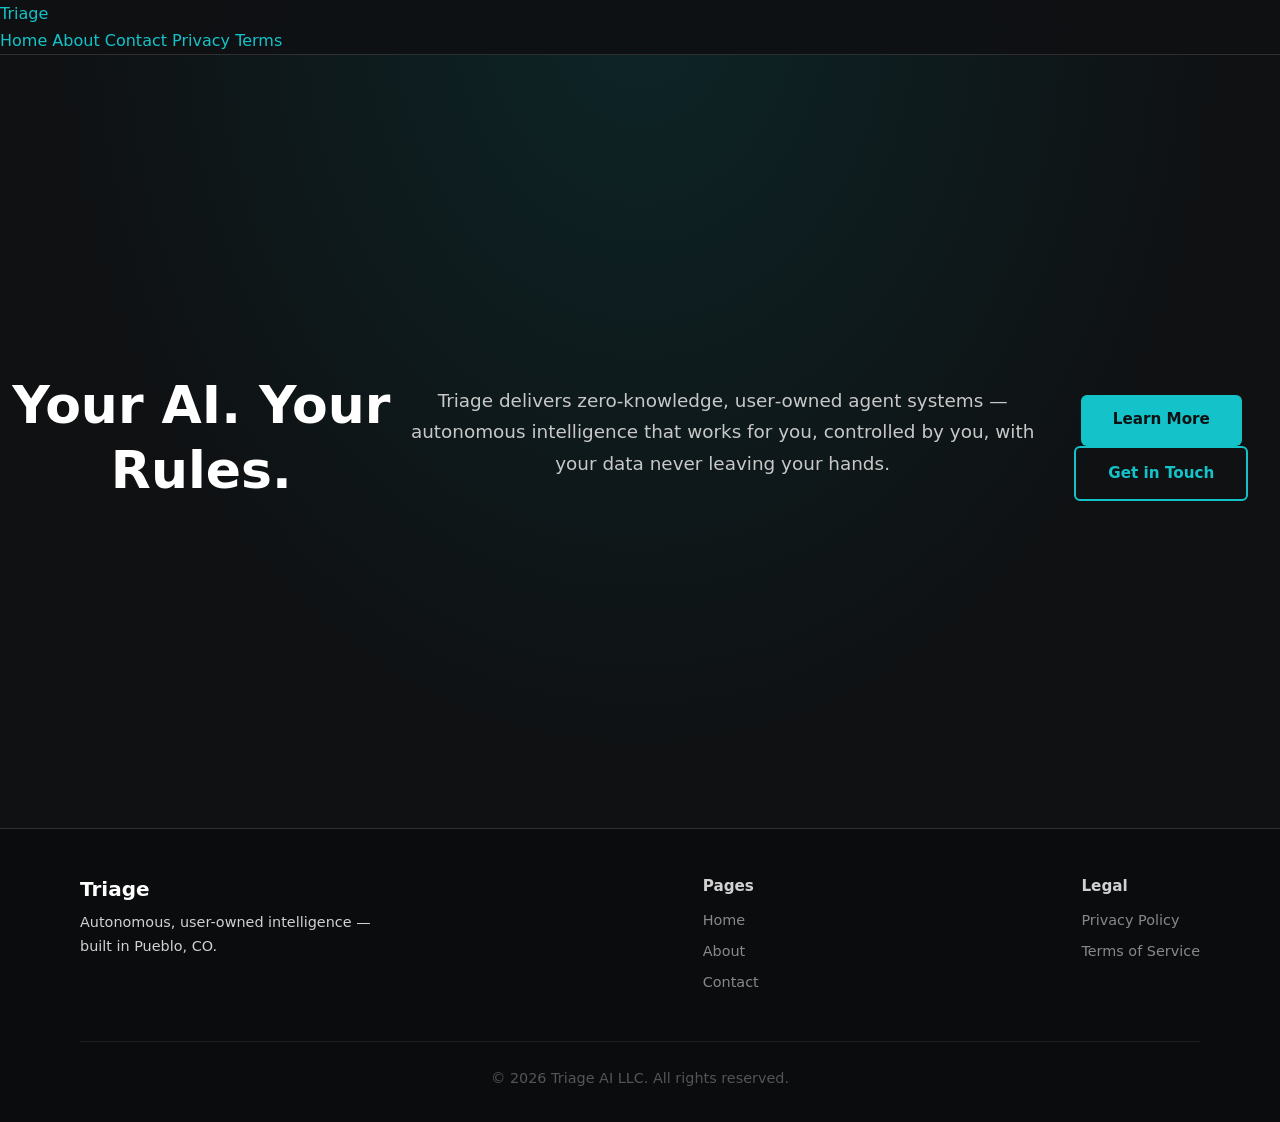
==== index.html @ d88500f9 "Update index.html" ====
<!DOCTYPE html>
<html lang="en">
<head>
    <meta charset="UTF-8" />
    <meta name="viewport" content="width=device-width, initial-scale=1.0" />
    <title>Triage</title>
    <link rel="stylesheet" href="styles.css" />
</head>

<body>
    <header class="navbar">
        <a href="/" class="logo">Triage</a>
        <nav class="nav-links">
            <a href="/">Home</a>
            <a href="/about.html">About</a>
            <a href="/contact.html">Contact</a>
            <a href="/privacy.html">Privacy</a>
            <a href="/terms.html">Terms</a>
        </nav>
    </header>

    <section class="hero">
        <h1>Your AI. Your Rules.</h1>
        <p>
            Triage delivers zero‑knowledge, user‑owned agent systems — autonomous intelligence that works for you, controlled by you, with your data never leaving your hands.
        </p>
    <div class="hero-buttons">
    <a href="about.html" class="btn btn--primary">Learn More</a>
    <a href="contact.html" class="btn btn--outline">Get in Touch</a>
</div>
    </div>
    </section>
<footer class="footer">
    <div class="container">
        <div class="footer__inner">
            <div class="footer__brand">
                <h3>Triage</h3>
                <p>Autonomous, user-owned intelligence — built in Pueblo, CO.</p>
            </div>
            <div class="footer__nav">
                <h4>Pages</h4>
                <ul>
                    <li><a href="index.html">Home</a></li>
                    <li><a href="about.html">About</a></li>
                    <li><a href="contact.html">Contact</a></li>
                </ul>
            </div>
            <div class="footer__nav">
                <h4>Legal</h4>
                <ul>
                    <li><a href="privacy.html">Privacy Policy</a></li>
                    <li><a href="terms.html">Terms of Service</a></li>
                </ul>
            </div>
        </div>
        <div class="footer__bottom">
            &copy; 2026 Triage AI LLC. All rights reserved.
        </div>
    </div>
</footer>

<script>
    document.getElementById('navToggle').addEventListener('click', () => {
        document.getElementById('navLinks').classList.toggle('open');
    });
</script>

</body>
</html>
---- styles.css ----
/* ============================================================
    Triage AI — Global Stylesheet
    Colors: #0F1113  background
              #0A3D3F  primary teal
              #14C3C9  accent turquoise
              #2F2F2F  smoke grey
              #FFFFFF  text
    ============================================================ */

/* --- Reset & Base --- */
*, *::before, *::after { margin: 0; padding: 0; box-sizing: border-box; }

html { scroll-behavior: smooth; scroll-padding-top: 72px; }

body {
  font-family: 'Inter', 'Segoe UI', system-ui, -apple-system, sans-serif;
  background: #0F1113;
  color: #FFFFFF;
  line-height: 1.7;
  -webkit-font-smoothing: antialiased;
}

a { color: #14C3C9; text-decoration: none; transition: color .2s; }
a:hover { color: #FFFFFF; }

img { max-width: 100%; display: block; }

/* --- Typography --- */
h1, h2, h3, h4 { font-weight: 700; line-height: 1.25; }
h1 { font-size: clamp(2rem, 5vw, 3.25rem); }
h2 { font-size: clamp(1.5rem, 3.5vw, 2.25rem); margin-bottom: .75rem; }
h3 { font-size: 1.25rem; margin-bottom: .5rem; }
p  { margin-bottom: 1rem; color: #d1d1d1; }

/* --- Layout Utilities --- */
.container { width: 90%; max-width: 1120px; margin: 0 auto; }
.section   { padding: 5rem 0; }
.section--alt { background: #161819; }
.text-center { text-align: center; }

/* --- Navbar --- */
.navbar {
  position: fixed; top: 0; left: 0; width: 100%;
  background: rgba(15, 17, 19, .92);
  backdrop-filter: blur(12px);
  -webkit-backdrop-filter: blur(12px);
  border-bottom: 1px solid #2F2F2F;
  z-index: 1000;
}
.navbar .container {
  display: flex; align-items: center; justify-content: space-between;
  height: 68px;
}
.navbar__brand {
  font-size: 1.35rem; font-weight: 800; color: #FFFFFF;
  display: flex; align-items: center; gap: .5rem;
}
.navbar__brand span { color: #14C3C9; }

.navbar__links { display: flex; gap: 2rem; list-style: none; }
.navbar__links a {
  color: #d1d1d1; font-size: .95rem; font-weight: 500;
  position: relative; padding: .25rem 0;
}
.navbar__links a::after {
  content: ''; position: absolute; bottom: -2px; left: 0;
  width: 0; height: 2px; background: #14C3C9;
  transition: width .25s ease;
}
.navbar__links a:hover { color: #FFFFFF; }
.navbar__links a:hover::after,
.navbar__links a.active::after { width: 100%; }
.navbar__links a.active { color: #14C3C9; }

/* Hamburger */
.navbar__toggle {
  display: none; background: none; border: none; cursor: pointer;
  flex-direction: column; gap: 5px; padding: 4px;
}
.navbar__toggle span {
  display: block; width: 26px; height: 2px; background: #FFFFFF;
  border-radius: 2px; transition: .3s;
}

/* --- Hero --- */
.hero {
  min-height: 92vh; display: flex; align-items: center;
  text-align: center; padding-top: 68px;
  background:
     radial-gradient(ellipse at 50% 0%, rgba(10,61,63,.45) 0%, transparent 65%),
     #0F1113;
}
.hero h1 { margin-bottom: 1.25rem; }
.hero h1 span { color: #14C3C9; }
.hero p  { font-size: 1.15rem; max-width: 640px; margin: 0 auto 2rem; color: #c8c8c8; }

/* --- Buttons --- */
.btn {
  display: inline-block; padding: .8rem 2rem; border-radius: 6px;
  font-weight: 600; font-size: .95rem; transition: .25s; cursor: pointer;
  border: none;
}
.btn--primary { background: #14C3C9; color: #0F1113; }
.btn--primary:hover { background: #11a8ae; color: #0F1113; }
.btn--outline {
  background: transparent; color: #14C3C9;
  border: 2px solid #14C3C9;
}
.btn--outline:hover { background: #14C3C9; color: #0F1113; }

/* --- Cards / Feature Grid --- */
.grid { display: grid; gap: 2rem; }
.grid--3 { grid-template-columns: repeat(auto-fit, minmax(280px, 1fr)); }
.grid--2 { grid-template-columns: repeat(auto-fit, minmax(340px, 1fr)); }

.card {
  background: #1a1c1e;
  border: 1px solid #2F2F2F;
  border-radius: 10px;
  padding: 2rem;
  transition: transform .25s, border-color .25s;
}
.card:hover { transform: translateY(-4px); border-color: #14C3C9; }
.card__icon {
  font-size: 2rem; margin-bottom: 1rem; display: inline-block;
}

/* --- Contact Form --- */
.form-group { margin-bottom: 1.25rem; }
.form-group label {
  display: block; font-weight: 600; margin-bottom: .4rem;
  font-size: .9rem; color: #d1d1d1;
}
.form-group input,
.form-group textarea,
.form-group select {
  width: 100%; padding: .75rem 1rem;
  background: #1a1c1e; color: #FFFFFF;
  border: 1px solid #2F2F2F; border-radius: 6px;
  font-family: inherit; font-size: .95rem;
  transition: border-color .2s;
}
.form-group input:focus,
.form-group textarea:focus,
.form-group select:focus {
  outline: none; border-color: #14C3C9;
}
.form-group textarea { resize: vertical; min-height: 140px; }

/* --- Legal Pages --- */
.legal { padding-top: calc(68px + 3rem); padding-bottom: 4rem; }
.legal h1 { margin-bottom: .5rem; }
.legal .updated { color: #888; font-size: .9rem; margin-bottom: 2.5rem; }
.legal h2 { font-size: 1.35rem; margin-top: 2.5rem; color: #14C3C9; }
.legal p, .legal li { color: #c8c8c8; }
.legal ul { padding-left: 1.5rem; margin-bottom: 1rem; }
.legal li { margin-bottom: .4rem; }

/* --- About Page --- */
.about-hero {
  padding-top: calc(68px + 4rem); padding-bottom: 3rem;
  text-align: center;
  background:
     radial-gradient(ellipse at 50% 20%, rgba(10,61,63,.35) 0%, transparent 60%),
     #0F1113;
}
.about-hero p { max-width: 660px; margin: 0 auto; }

.values-grid { margin-top: 1rem; }

/* --- Footer --- */
.footer {
  background: #0b0c0e;
  border-top: 1px solid #2F2F2F;
  padding: 3rem 0 2rem;
  font-size: .9rem; color: #888;
}
.footer__inner {
  display: flex; flex-wrap: wrap;
  justify-content: space-between; align-items: flex-start;
  gap: 2rem;
}
.footer__brand { max-width: 300px; }
.footer__brand h3 { color: #FFFFFF; margin-bottom: .5rem; }
.footer__brand h3 span { color: #14C3C9; }
.footer__nav h4 { color: #d1d1d1; margin-bottom: .75rem; font-size: .95rem; }
.footer__nav ul { list-style: none; }
.footer__nav li { margin-bottom: .4rem; }
.footer__nav a { color: #888; }
.footer__nav a:hover { color: #14C3C9; }
.footer__bottom {
  text-align: center; margin-top: 2.5rem;
  padding-top: 1.5rem; border-top: 1px solid #1e1e1e;
  color: #555;
}

/* --- Responsive --- */
@media (max-width: 768px) {
  .navbar__links {
     position: fixed; top: 68px; left: 0; width: 100%;
     flex-direction: column; align-items: center;
     background: rgba(15,17,19,.97);
     padding: 2rem 0; gap: 1.5rem;
     transform: translateY(-120%);
     transition: transform .35s ease;
  }
  .navbar__links.open { transform: translateY(0); }
  .navbar__toggle { display: flex; }

  .hero { min-height: 80vh; }
  .footer__inner { flex-direction: column; align-items: center; text-align: center; }
}
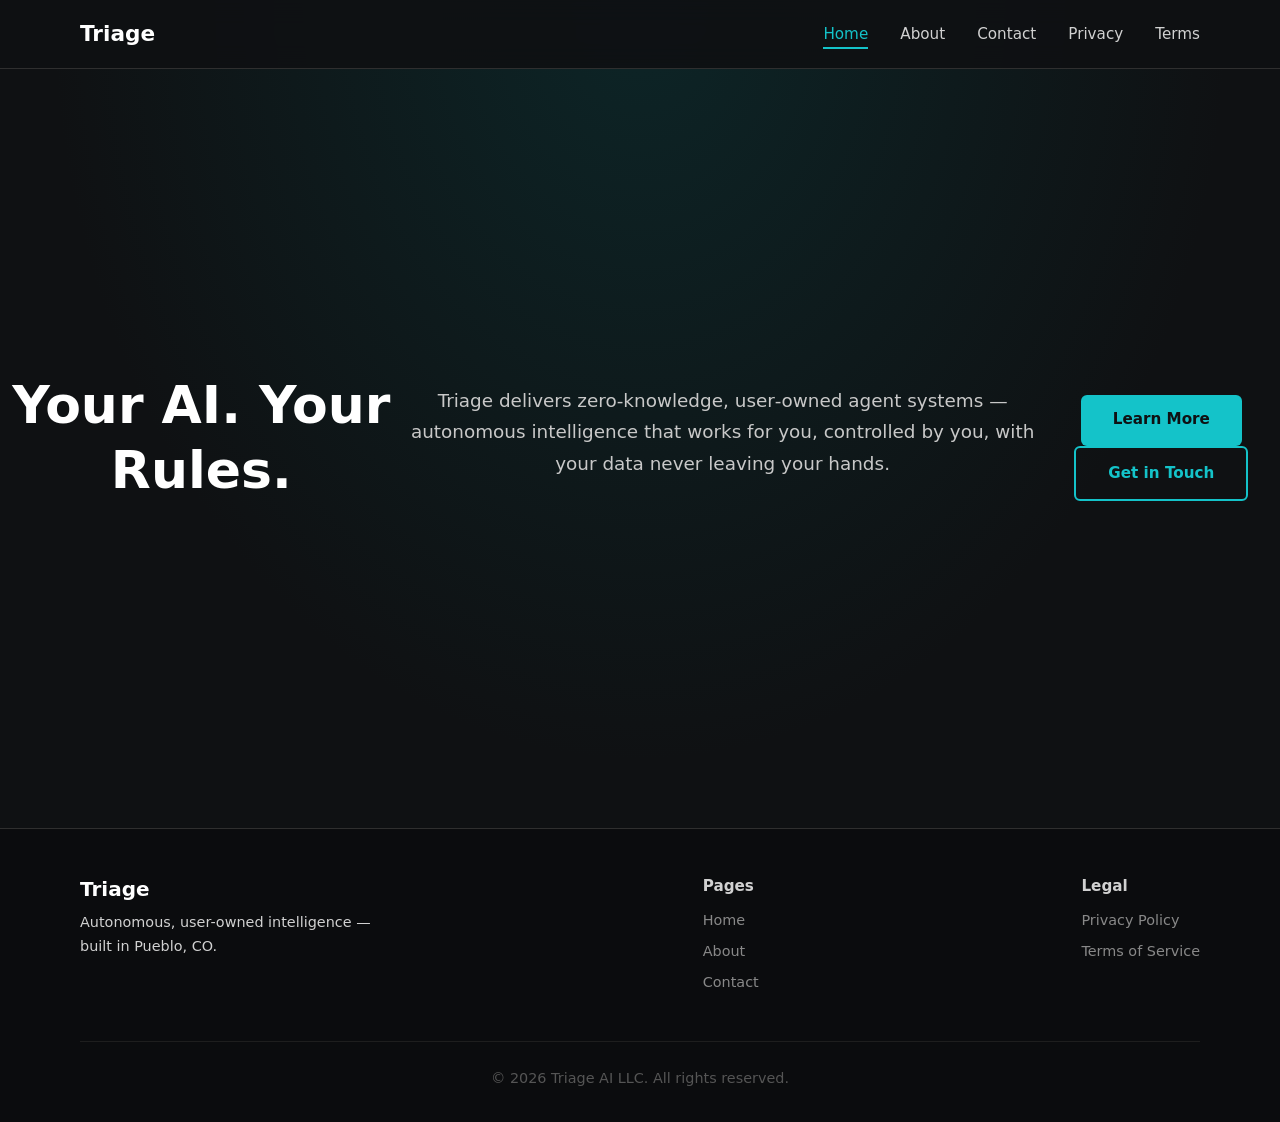
==== commit a6174b00: "Refactor navbar structure in index.html" ====
--- a/index.html
+++ b/index.html
@@ -8,16 +8,21 @@
 </head>
 
 <body>
-    <header class="navbar">
-        <a href="/" class="logo">Triage</a>
-        <nav class="nav-links">
-            <a href="/">Home</a>
-            <a href="/about.html">About</a>
-            <a href="/contact.html">Contact</a>
-            <a href="/privacy.html">Privacy</a>
-            <a href="/terms.html">Terms</a>
-        </nav>
-    </header>
+      <nav class="navbar">
+        <div class="container">
+            <a href="index.html" class="navbar__brand">Triage</a>
+            <ul class="navbar__links" id="navLinks">
+                <li><a href="index.html" class="active">Home</a></li>
+                <li><a href="about.html">About</a></li>
+                <li><a href="contact.html">Contact</a></li>
+                <li><a href="privacy.html">Privacy</a></li>
+                <li><a href="terms.html">Terms</a></li>
+            </ul>
+            <button class="navbar__toggle" id="navToggle" aria-label="Toggle navigation">
+                <span></span><span></span><span></span>
+            </button>
+        </div>
+    </nav>
 
     <section class="hero">
         <h1>Your AI. Your Rules.</h1>
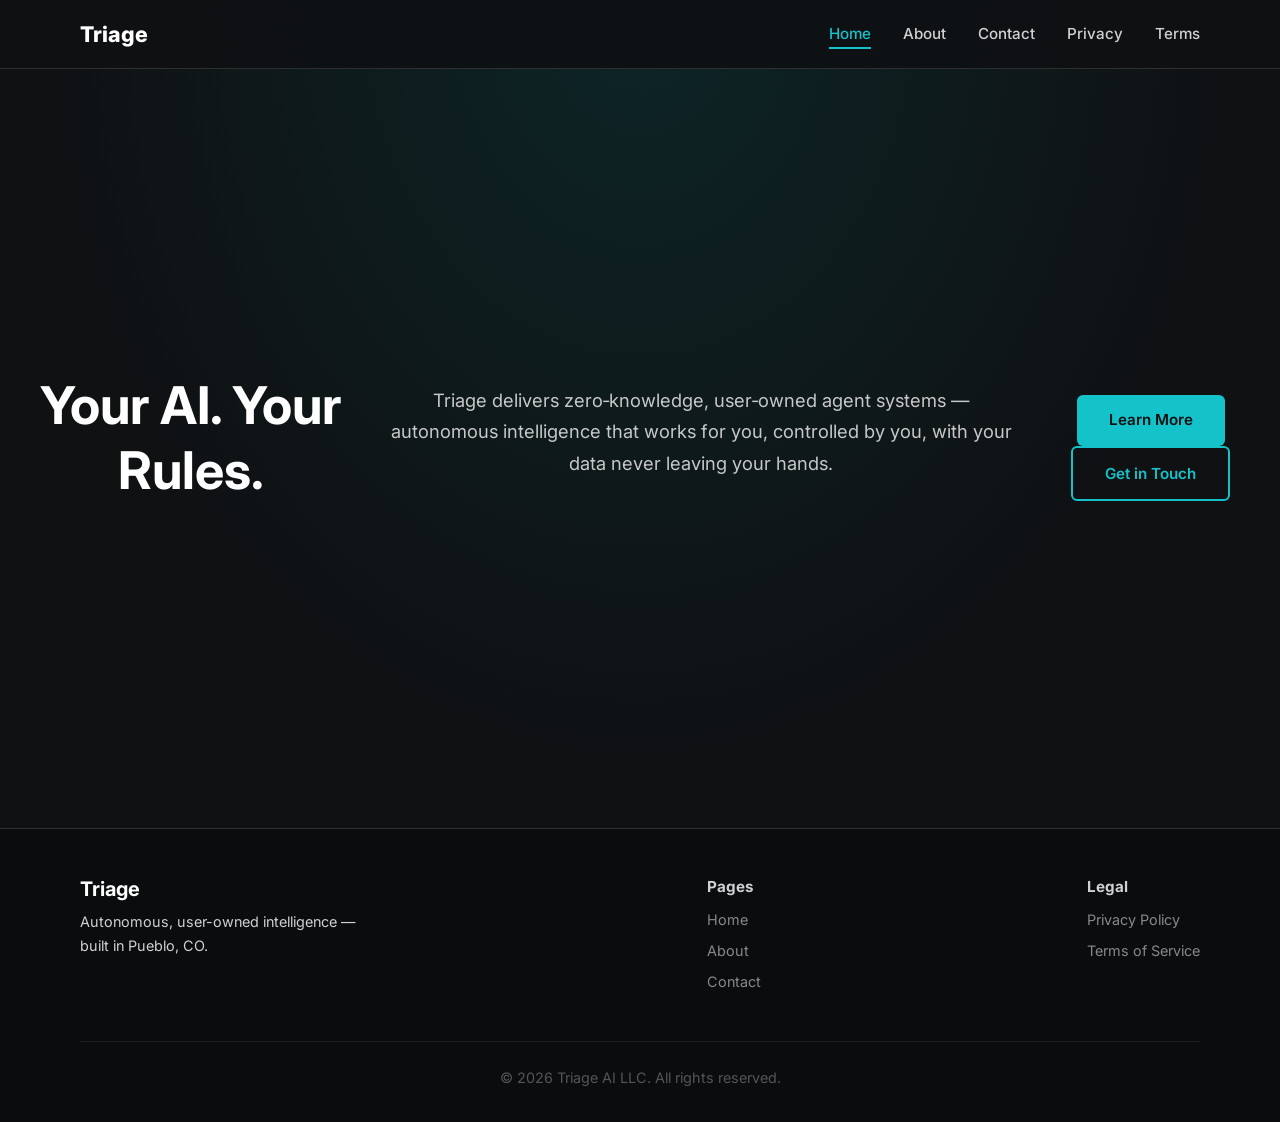
==== commit da9b6e9a: "Refactor HTML structure and improve formatting" ====
--- a/index.html
+++ b/index.html
@@ -1,14 +1,17 @@
 <!DOCTYPE html>
 <html lang="en">
 <head>
-    <meta charset="UTF-8" />
-    <meta name="viewport" content="width=device-width, initial-scale=1.0" />
+    <meta charset="UTF-8">
+    <meta name="viewport" content="width=device-width, initial-scale=1.0">
     <title>Triage</title>
-    <link rel="stylesheet" href="styles.css" />
+    <link rel="stylesheet" href="styles.css">
+    <link rel="preconnect" href="https://fonts.googleapis.com">
+    <link href="https://fonts.googleapis.com/css2?family=Inter:wght@400;500;600;700;800&display=swap" rel="stylesheet">
 </head>
+<body>
 
-<body>
-      <nav class="navbar">
+    <!-- ======== Navbar ======== -->
+    <nav class="navbar">
         <div class="container">
             <a href="index.html" class="navbar__brand">Triage</a>
             <ul class="navbar__links" id="navLinks">
@@ -24,51 +27,52 @@
         </div>
     </nav>
 
+    <!-- ======== Hero ======== -->
     <section class="hero">
         <h1>Your AI. Your Rules.</h1>
         <p>
             Triage delivers zero‑knowledge, user‑owned agent systems — autonomous intelligence that works for you, controlled by you, with your data never leaving your hands.
         </p>
-    <div class="hero-buttons">
-    <a href="about.html" class="btn btn--primary">Learn More</a>
-    <a href="contact.html" class="btn btn--outline">Get in Touch</a>
-</div>
-    </div>
+        <div class="hero-buttons">
+            <a href="about.html" class="btn btn--primary">Learn More</a>
+            <a href="contact.html" class="btn btn--outline">Get in Touch</a>
+        </div>
     </section>
-<footer class="footer">
-    <div class="container">
-        <div class="footer__inner">
-            <div class="footer__brand">
-                <h3>Triage</h3>
-                <p>Autonomous, user-owned intelligence — built in Pueblo, CO.</p>
+
+    <!-- ======== Footer ======== -->
+    <footer class="footer">
+        <div class="container">
+            <div class="footer__inner">
+                <div class="footer__brand">
+                    <h3>Triage</h3>
+                    <p>Autonomous, user-owned intelligence — built in Pueblo, CO.</p>
+                </div>
+                <div class="footer__nav">
+                    <h4>Pages</h4>
+                    <ul>
+                        <li><a href="index.html">Home</a></li>
+                        <li><a href="about.html">About</a></li>
+                        <li><a href="contact.html">Contact</a></li>
+                    </ul>
+                </div>
+                <div class="footer__nav">
+                    <h4>Legal</h4>
+                    <ul>
+                        <li><a href="privacy.html">Privacy Policy</a></li>
+                        <li><a href="terms.html">Terms of Service</a></li>
+                    </ul>
+                </div>
             </div>
-            <div class="footer__nav">
-                <h4>Pages</h4>
-                <ul>
-                    <li><a href="index.html">Home</a></li>
-                    <li><a href="about.html">About</a></li>
-                    <li><a href="contact.html">Contact</a></li>
-                </ul>
-            </div>
-            <div class="footer__nav">
-                <h4>Legal</h4>
-                <ul>
-                    <li><a href="privacy.html">Privacy Policy</a></li>
-                    <li><a href="terms.html">Terms of Service</a></li>
-                </ul>
+            <div class="footer__bottom">
+                &copy; 2026 Triage AI LLC. All rights reserved.
             </div>
         </div>
-        <div class="footer__bottom">
-            &copy; 2026 Triage AI LLC. All rights reserved.
-        </div>
-    </div>
-</footer>
+    </footer>
 
-<script>
-    document.getElementById('navToggle').addEventListener('click', () => {
-        document.getElementById('navLinks').classList.toggle('open');
-    });
-</script>
-
+    <script>
+        document.getElementById('navToggle').addEventListener('click', () => {
+            document.getElementById('navLinks').classList.toggle('open');
+        });
+    </script>
 </body>
 </html>
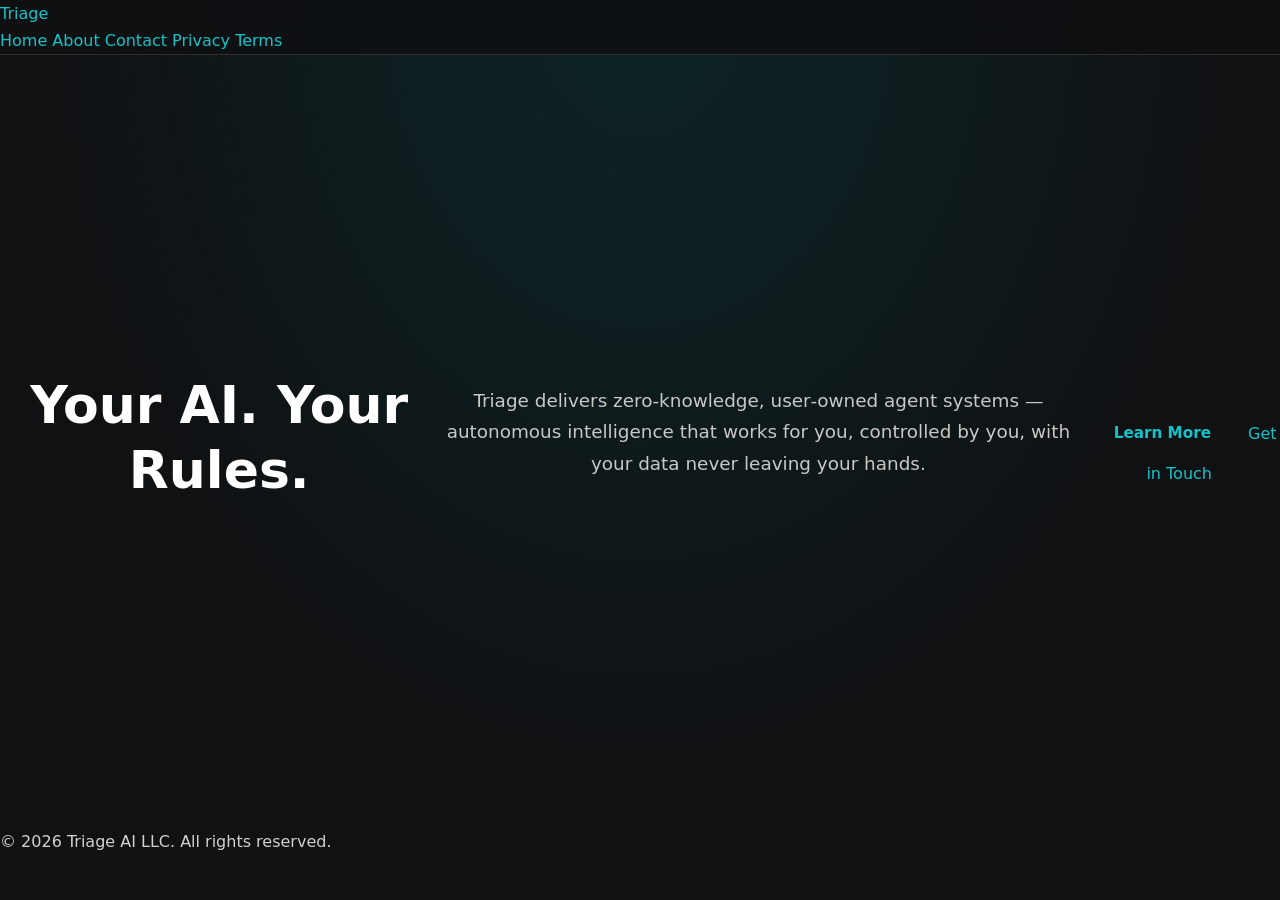
==== commit b3cdc91c: "Refactor HTML structure and update footer content" ====
--- a/index.html
+++ b/index.html
@@ -1,78 +1,35 @@
-<!DOCTYPE html>
-<html lang="en">
 <head>
-    <meta charset="UTF-8">
-    <meta name="viewport" content="width=device-width, initial-scale=1.0">
-    <title>Triage</title>
-    <link rel="stylesheet" href="styles.css">
-    <link rel="preconnect" href="https://fonts.googleapis.com">
-    <link href="https://fonts.googleapis.com/css2?family=Inter:wght@400;500;600;700;800&display=swap" rel="stylesheet">
+  <meta charset="UTF-8" />
+  <meta name="viewport" content="width=device-width, initial-scale=1.0" />
+  <title>Triage</title>
+  <link rel="stylesheet" href="styles.css" />
 </head>
+
 <body>
+  <header class="navbar">
+    <a href="/" class="logo">Triage</a>
+    <nav class="nav-links">
+      <a href="/">Home</a>
+      <a href="/about.html">About</a>
+      <a href="/contact.html">Contact</a>
+      <a href="/privacy.html">Privacy</a>
+      <a href="/terms.html">Terms</a>
+    </nav>
+  </header>
 
-    <!-- ======== Navbar ======== -->
-    <nav class="navbar">
-        <div class="container">
-            <a href="index.html" class="navbar__brand">Triage</a>
-            <ul class="navbar__links" id="navLinks">
-                <li><a href="index.html" class="active">Home</a></li>
-                <li><a href="about.html">About</a></li>
-                <li><a href="contact.html">Contact</a></li>
-                <li><a href="privacy.html">Privacy</a></li>
-                <li><a href="terms.html">Terms</a></li>
-            </ul>
-            <button class="navbar__toggle" id="navToggle" aria-label="Toggle navigation">
-                <span></span><span></span><span></span>
-            </button>
-        </div>
-    </nav>
+  <section class="hero">
+    <h1>Your AI. Your Rules.</h1>
+    <p>
+      Triage delivers zero‑knowledge, user‑owned agent systems — autonomous intelligence that works for you, controlled by you, with your data never leaving your hands.
+    </p>
+    <div class="hero-buttons">
+      <a href="/about.html" class="btn">Learn More</a>
+      <a href="/contact.html" class="btn-secondary">Get in Touch</a>
+    </div>
+  </section>
 
-    <!-- ======== Hero ======== -->
-    <section class="hero">
-        <h1>Your AI. Your Rules.</h1>
-        <p>
-            Triage delivers zero‑knowledge, user‑owned agent systems — autonomous intelligence that works for you, controlled by you, with your data never leaving your hands.
-        </p>
-        <div class="hero-buttons">
-            <a href="about.html" class="btn btn--primary">Learn More</a>
-            <a href="contact.html" class="btn btn--outline">Get in Touch</a>
-        </div>
-    </section>
-
-    <!-- ======== Footer ======== -->
-    <footer class="footer">
-        <div class="container">
-            <div class="footer__inner">
-                <div class="footer__brand">
-                    <h3>Triage</h3>
-                    <p>Autonomous, user-owned intelligence — built in Pueblo, CO.</p>
-                </div>
-                <div class="footer__nav">
-                    <h4>Pages</h4>
-                    <ul>
-                        <li><a href="index.html">Home</a></li>
-                        <li><a href="about.html">About</a></li>
-                        <li><a href="contact.html">Contact</a></li>
-                    </ul>
-                </div>
-                <div class="footer__nav">
-                    <h4>Legal</h4>
-                    <ul>
-                        <li><a href="privacy.html">Privacy Policy</a></li>
-                        <li><a href="terms.html">Terms of Service</a></li>
-                    </ul>
-                </div>
-            </div>
-            <div class="footer__bottom">
-                &copy; 2026 Triage AI LLC. All rights reserved.
-            </div>
-        </div>
-    </footer>
-
-    <script>
-        document.getElementById('navToggle').addEventListener('click', () => {
-            document.getElementById('navLinks').classList.toggle('open');
-        });
-    </script>
+  <footer>
+    <p>© 2026 Triage AI LLC. All rights reserved.</p>
+  </footer>
 </body>
 </html>
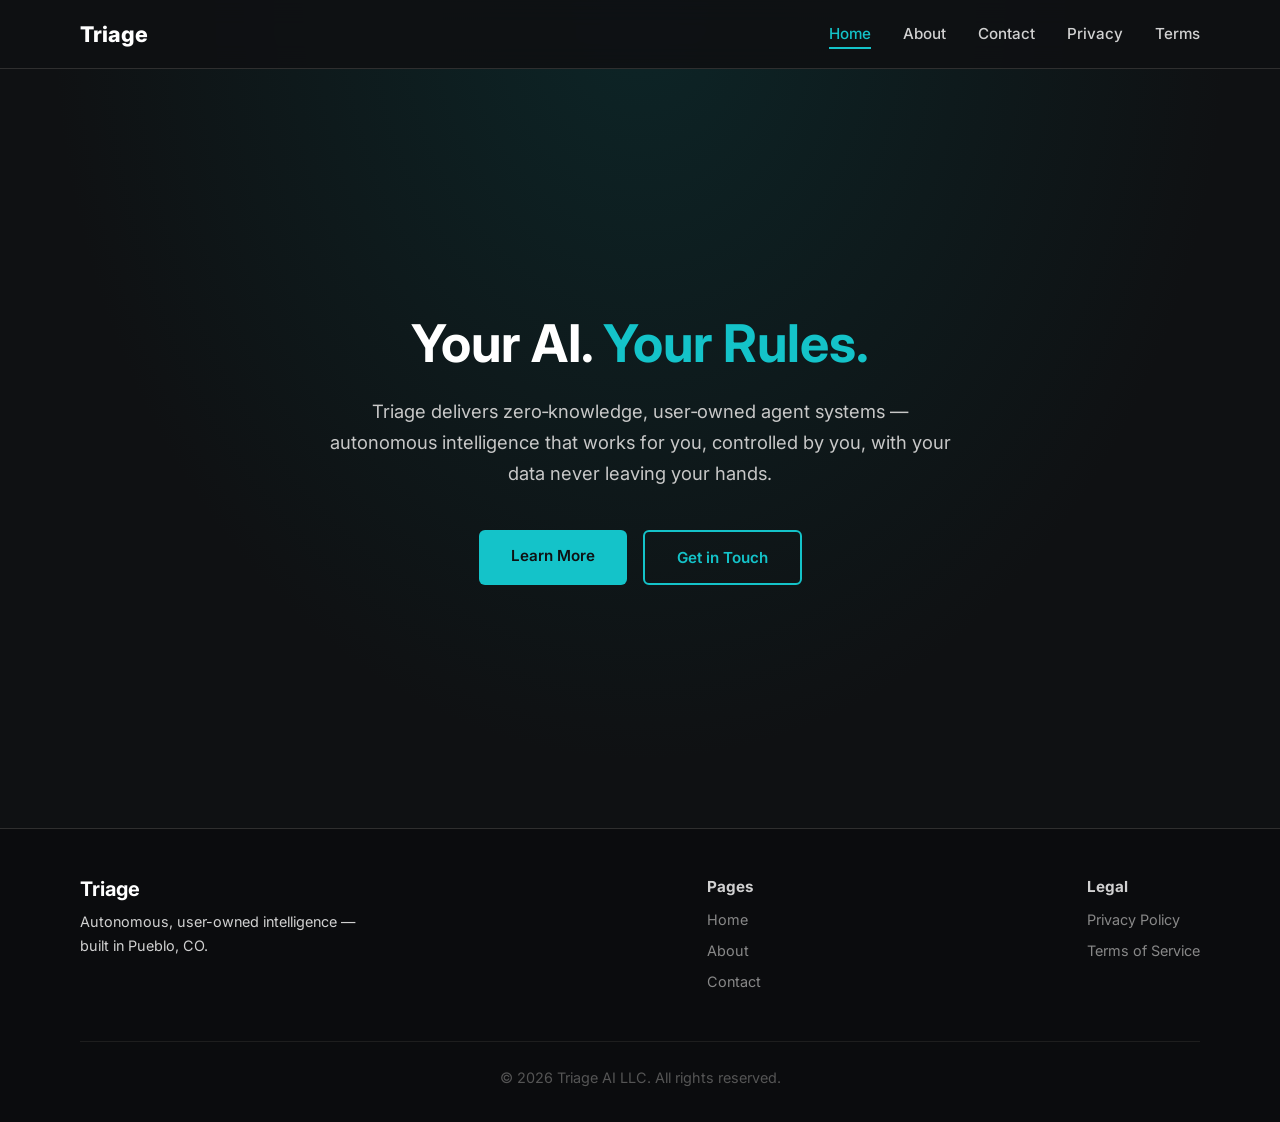
==== commit 0e226180: "Refactor HTML structure and improve navbar layout" ====
--- a/index.html
+++ b/index.html
@@ -1,35 +1,80 @@
+<!DOCTYPE html>
+<html lang="en">
 <head>
-  <meta charset="UTF-8" />
-  <meta name="viewport" content="width=device-width, initial-scale=1.0" />
-  <title>Triage</title>
-  <link rel="stylesheet" href="styles.css" />
+    <meta charset="UTF-8">
+    <meta name="viewport" content="width=device-width, initial-scale=1.0">
+    <title>Triage</title>
+    <link rel="stylesheet" href="styles.css">
+    <link rel="preconnect" href="https://fonts.googleapis.com">
+    <link href="https://fonts.googleapis.com/css2?family=Inter:wght@400;500;600;700;800&display=swap" rel="stylesheet">
 </head>
+<body>
 
-<body>
-  <header class="navbar">
-    <a href="/" class="logo">Triage</a>
-    <nav class="nav-links">
-      <a href="/">Home</a>
-      <a href="/about.html">About</a>
-      <a href="/contact.html">Contact</a>
-      <a href="/privacy.html">Privacy</a>
-      <a href="/terms.html">Terms</a>
+    <!-- ======== Navbar ======== -->
+    <nav class="navbar">
+        <div class="container">
+            <a href="index.html" class="navbar__brand">Triage</a>
+            <ul class="navbar__links" id="navLinks">
+                <li><a href="index.html" class="active">Home</a></li>
+                <li><a href="about.html">About</a></li>
+                <li><a href="contact.html">Contact</a></li>
+                <li><a href="privacy.html">Privacy</a></li>
+                <li><a href="terms.html">Terms</a></li>
+            </ul>
+            <button class="navbar__toggle" id="navToggle" aria-label="Toggle navigation">
+                <span></span><span></span><span></span>
+            </button>
+        </div>
     </nav>
-  </header>
 
-  <section class="hero">
-    <h1>Your AI. Your Rules.</h1>
-    <p>
-      Triage delivers zero‑knowledge, user‑owned agent systems — autonomous intelligence that works for you, controlled by you, with your data never leaving your hands.
-    </p>
-    <div class="hero-buttons">
-      <a href="/about.html" class="btn">Learn More</a>
-      <a href="/contact.html" class="btn-secondary">Get in Touch</a>
-    </div>
-  </section>
+    <!-- ======== Hero ======== -->
+    <section class="hero">
+        <div class="container" style="text-align: center;">
+            <h1>Your AI. <span style="color:#14C3C9;">Your Rules.</span></h1>
+            <p style="font-size: 1.15rem; max-width: 640px; margin: 0 auto 2.5rem; color: #c8c8c8;">
+                Triage delivers zero‑knowledge, user‑owned agent systems — autonomous intelligence that works for you, controlled by you, with your data never leaving your hands.
+            </p>
+            <div style="display: flex; justify-content: center; gap: 1rem; flex-wrap: wrap;">
+                <a href="about.html" class="btn btn--primary">Learn More</a>
+                <a href="contact.html" class="btn btn--outline">Get in Touch</a>
+            </div>
+        </div>
+    </section>
 
-  <footer>
-    <p>© 2026 Triage AI LLC. All rights reserved.</p>
-  </footer>
+    <!-- ======== Footer ======== -->
+    <footer class="footer">
+        <div class="container">
+            <div class="footer__inner">
+                <div class="footer__brand">
+                    <h3>Triage</h3>
+                    <p>Autonomous, user-owned intelligence — built in Pueblo, CO.</p>
+                </div>
+                <div class="footer__nav">
+                    <h4>Pages</h4>
+                    <ul>
+                        <li><a href="index.html">Home</a></li>
+                        <li><a href="about.html">About</a></li>
+                        <li><a href="contact.html">Contact</a></li>
+                    </ul>
+                </div>
+                <div class="footer__nav">
+                    <h4>Legal</h4>
+                    <ul>
+                        <li><a href="privacy.html">Privacy Policy</a></li>
+                        <li><a href="terms.html">Terms of Service</a></li>
+                    </ul>
+                </div>
+            </div>
+            <div class="footer__bottom">
+                &copy; 2026 Triage AI LLC. All rights reserved.
+            </div>
+        </div>
+    </footer>
+
+    <script>
+        document.getElementById('navToggle').addEventListener('click', () => {
+            document.getElementById('navLinks').classList.toggle('open');
+        });
+    </script>
 </body>
 </html>
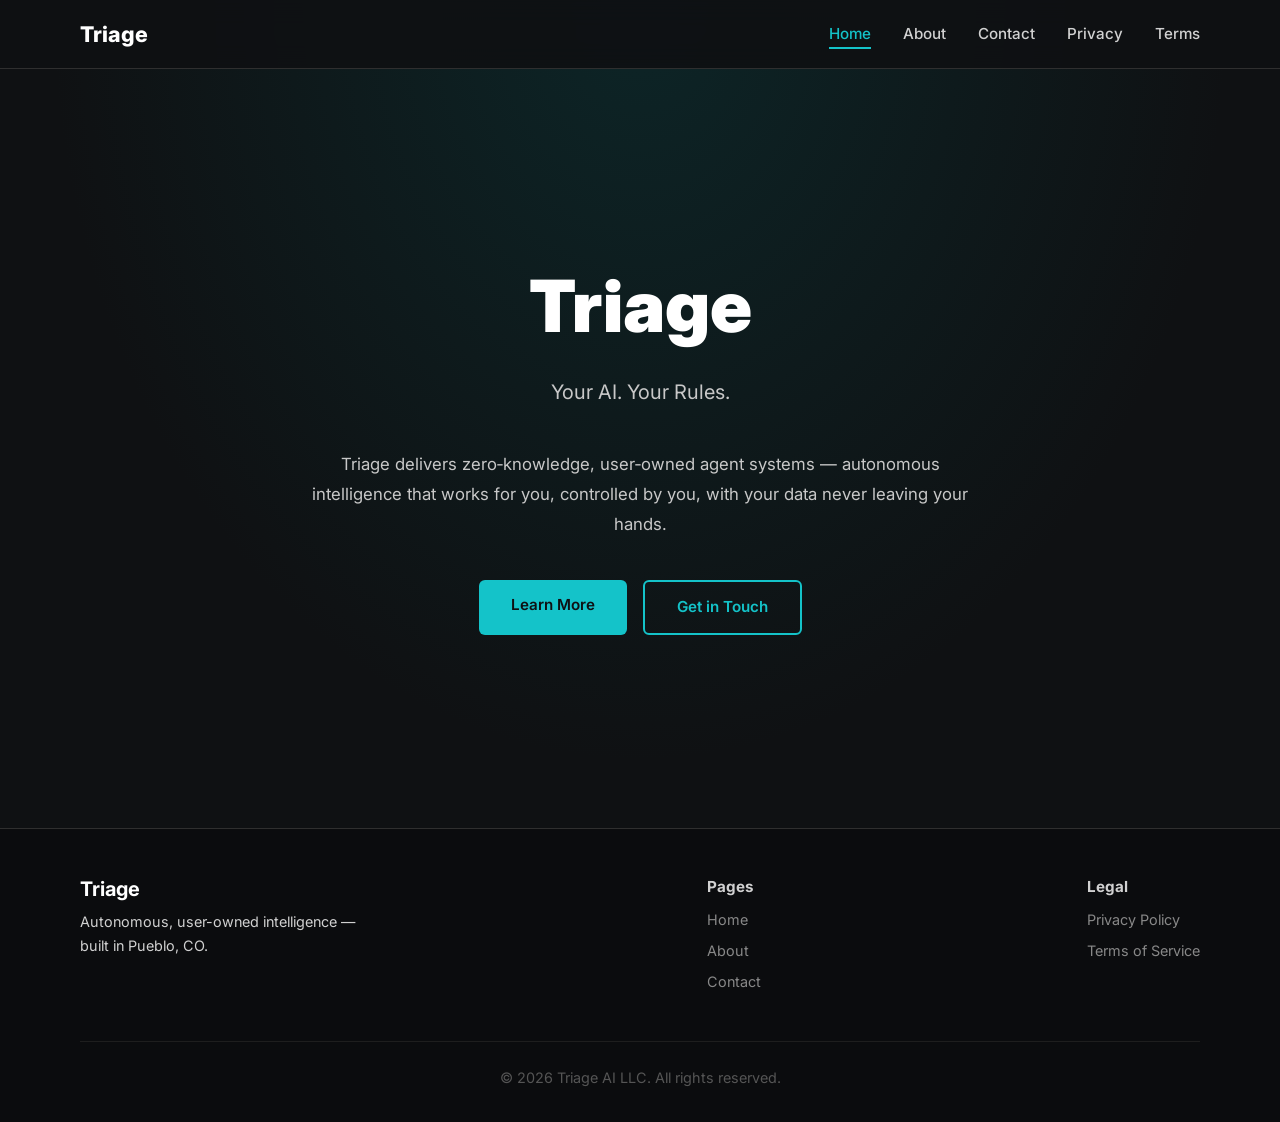
==== commit 7023be2f: "Update hero section content and styling" ====
--- a/index.html
+++ b/index.html
@@ -30,8 +30,11 @@
     <!-- ======== Hero ======== -->
     <section class="hero">
         <div class="container" style="text-align: center;">
-            <h1>Your AI. <span style="color:#14C3C9;">Your Rules.</span></h1>
-            <p style="font-size: 1.15rem; max-width: 640px; margin: 0 auto 2.5rem; color: #c8c8c8;">
+            <h1 style="font-size: 4.5rem; margin-bottom: 1.5rem; font-weight: 900;">Triage</h1>
+            <p style="font-size: 1.25rem; max-width: 680px; margin: 0 auto 2.5rem; color: #c8c8c8;">
+                Your AI. Your Rules.
+            </p>
+            <p style="font-size: 1.05rem; max-width: 680px; margin: 0 auto 2.5rem; color: #c8c8c8; line-height: 1.8;">
                 Triage delivers zero‑knowledge, user‑owned agent systems — autonomous intelligence that works for you, controlled by you, with your data never leaving your hands.
             </p>
             <div style="display: flex; justify-content: center; gap: 1rem; flex-wrap: wrap;">
@@ -76,5 +79,4 @@
             document.getElementById('navLinks').classList.toggle('open');
         });
     </script>
-</body>
-</html>
+
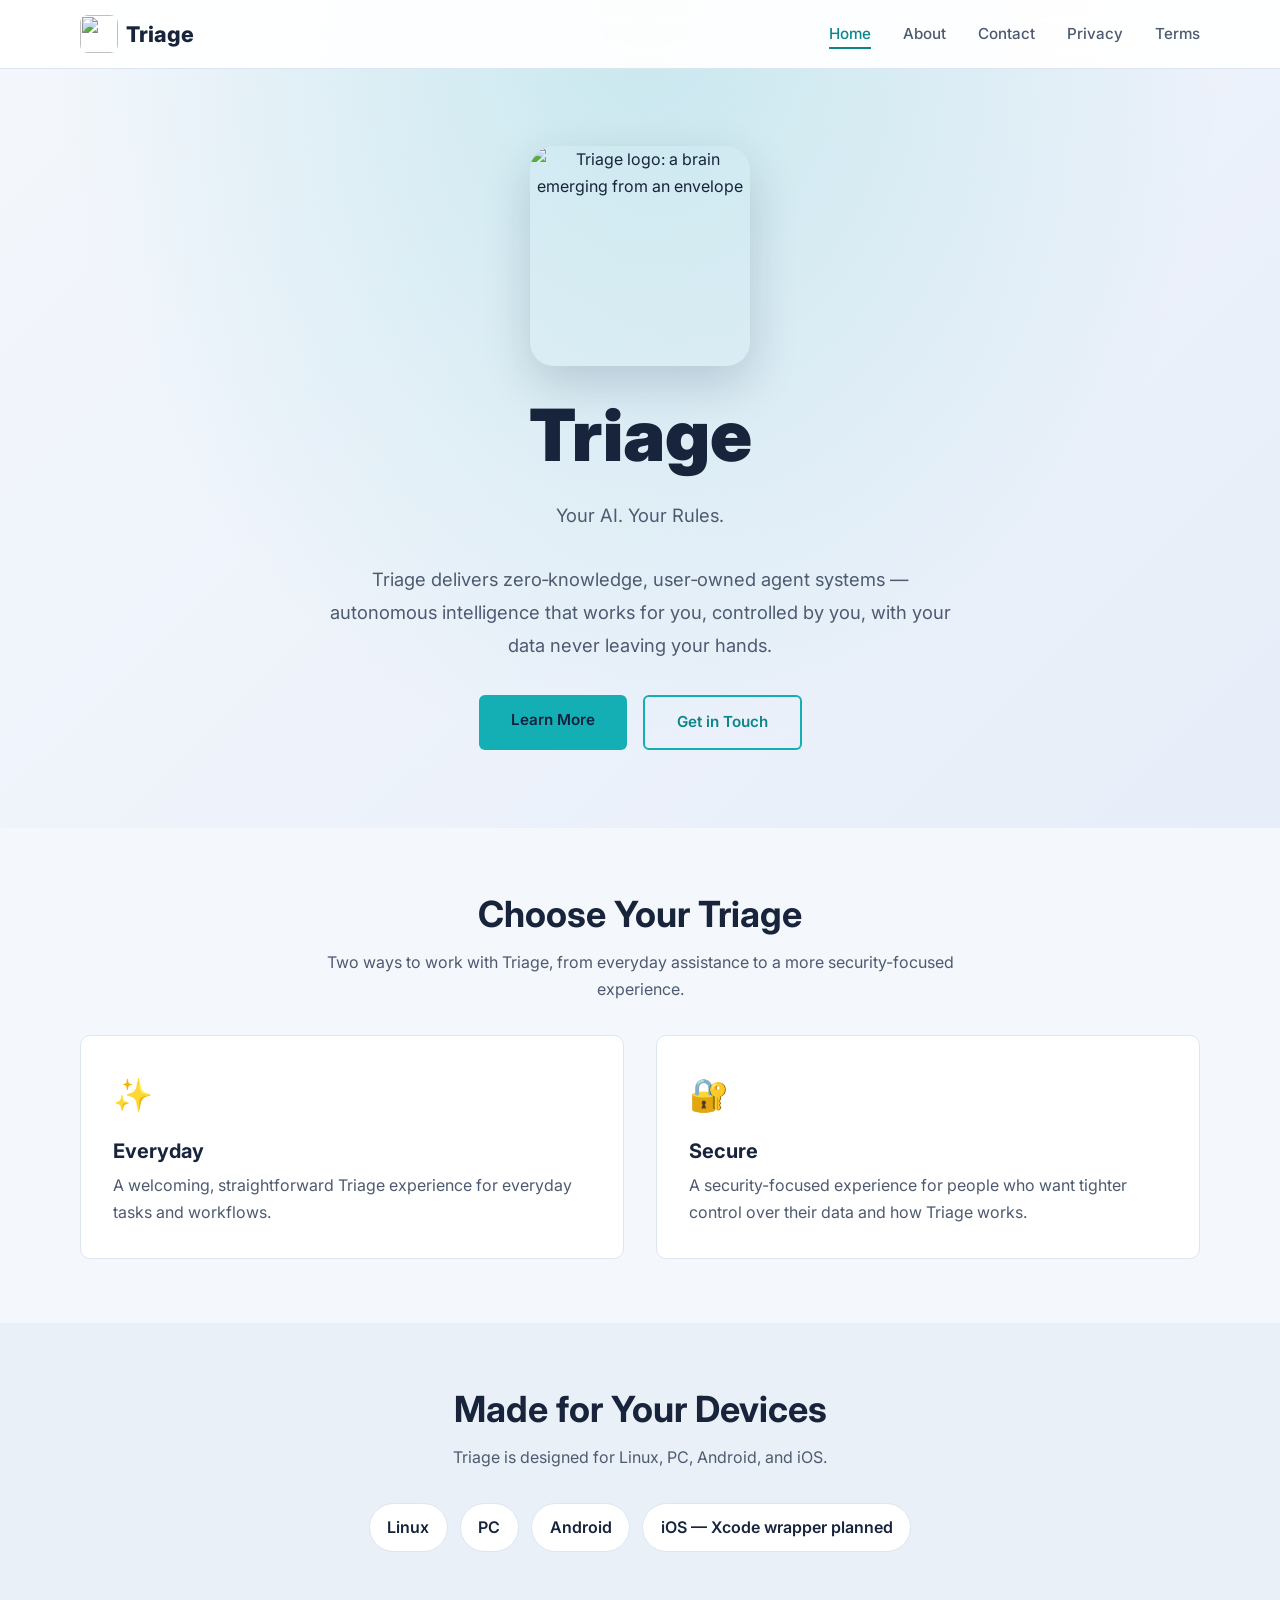
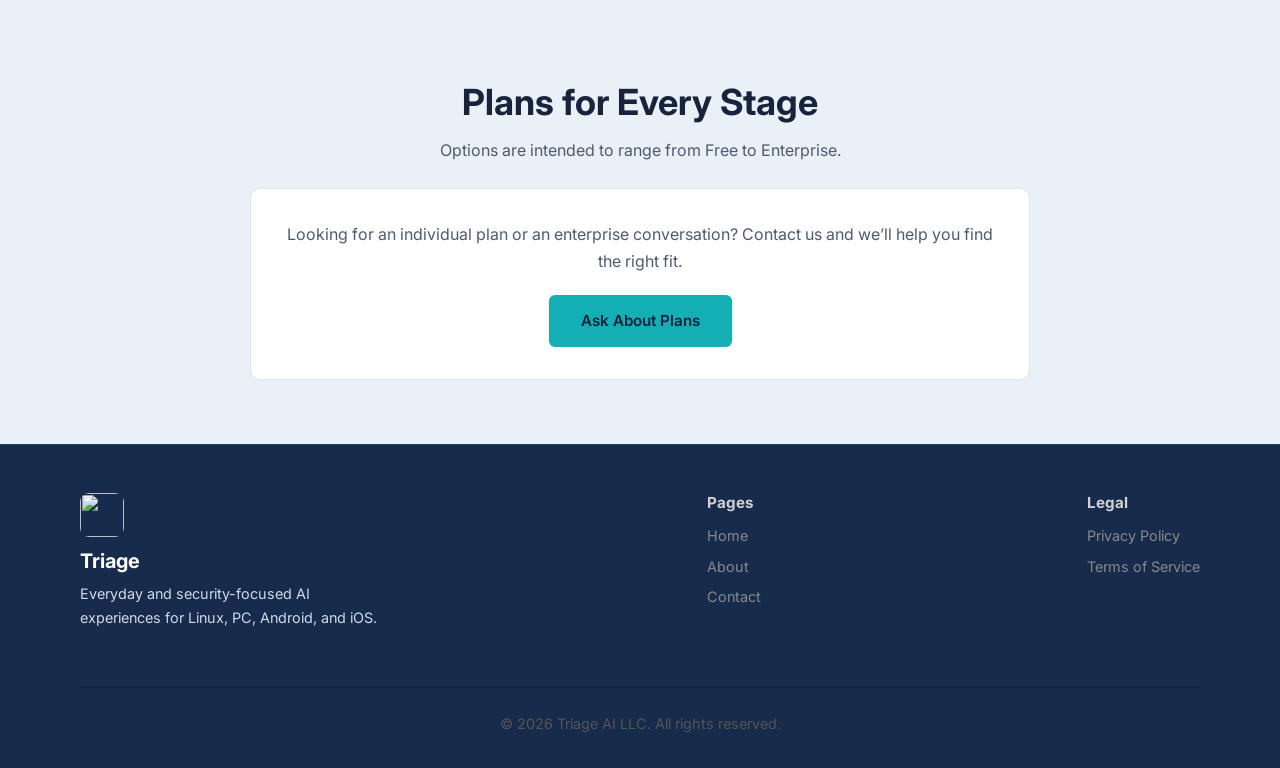
==== commit 26b84652: "Add product and platform sections to homepage Co-authored-by: hoonanigans13-del <262412266+hoonaniga" ====
--- a/index.html
+++ b/index.html
@@ -13,7 +13,7 @@
     <!-- ======== Navbar ======== -->
     <nav class="navbar">
         <div class="container">
-            <a href="index.html" class="navbar__brand">Triage</a>
+            <a href="index.html" class="navbar__brand"><img class="navbar__logo" src="https://github.com/user-attachments/assets/f6b47965-d411-404e-852a-81e8874b9808" alt="">Triage</a>
             <ul class="navbar__links" id="navLinks">
                 <li><a href="index.html" class="active">Home</a></li>
                 <li><a href="about.html">About</a></li>
@@ -30,11 +30,12 @@
     <!-- ======== Hero ======== -->
     <section class="hero">
         <div class="container" style="text-align: center;">
-            <h1 style="font-size: 4.5rem; margin-bottom: 1.5rem; font-weight: 900;">Triage</h1>
-            <p style="font-size: 1.25rem; max-width: 680px; margin: 0 auto 2.5rem; color: #c8c8c8;">
+            <img class="hero__logo" src="https://github.com/user-attachments/assets/f6b47965-d411-404e-852a-81e8874b9808" alt="Triage logo: a brain emerging from an envelope">
+            <h1 class="hero__title">Triage</h1>
+            <p class="hero__tagline">
                 Your AI. Your Rules.
             </p>
-            <p style="font-size: 1.05rem; max-width: 680px; margin: 0 auto 2.5rem; color: #c8c8c8; line-height: 1.8;">
+            <p class="hero__description">
                 Triage delivers zero‑knowledge, user‑owned agent systems — autonomous intelligence that works for you, controlled by you, with your data never leaving your hands.
             </p>
             <div style="display: flex; justify-content: center; gap: 1rem; flex-wrap: wrap;">
@@ -44,13 +45,59 @@
         </div>
     </section>
 
+    <section class="section feature-section">
+        <div class="container">
+            <div class="feature-section__intro text-center">
+                <h2>Choose Your Triage</h2>
+                <p>Two ways to work with Triage, from everyday assistance to a more security-focused experience.</p>
+            </div>
+            <div class="grid grid--2">
+                <article class="card">
+                    <div class="card__icon" aria-hidden="true">✨</div>
+                    <h3>Everyday</h3>
+                    <p style="margin-bottom:0;">A welcoming, straightforward Triage experience for everyday tasks and workflows.</p>
+                </article>
+                <article class="card">
+                    <div class="card__icon" aria-hidden="true">🔐</div>
+                    <h3>Secure</h3>
+                    <p style="margin-bottom:0;">A security-focused experience for people who want tighter control over their data and how Triage works.</p>
+                </article>
+            </div>
+        </div>
+    </section>
+
+    <section class="section section--alt feature-section">
+        <div class="container text-center">
+            <h2>Made for Your Devices</h2>
+            <p class="feature-section__intro">Triage is designed for Linux, PC, Android, and iOS.</p>
+            <ul class="platform-list" aria-label="Supported platforms">
+                <li>Linux</li>
+                <li>PC</li>
+                <li>Android</li>
+                <li>iOS — Xcode wrapper planned</li>
+            </ul>
+        </div>
+    </section>
+
+    <section class="section plan-range feature-section">
+        <div class="container">
+            <h2>Plans for Every Stage</h2>
+            <p>Options are intended to range from Free to Enterprise.</p>
+            <div class="card">
+                <p style="margin-bottom:1.25rem;">Looking for an individual plan or an enterprise conversation? Contact us and we’ll help you find the right fit.</p>
+                <a href="contact.html" class="btn btn--primary">Ask About Plans</a>
+            </div>
+        </div>
+    </section>
+
     <!-- ======== Footer ======== -->
     <footer class="footer">
         <div class="container">
             <div class="footer__inner">
                 <div class="footer__brand">
+                    <img src="https://github.com/user-attachments/assets/f6b47965-d411-404e-852a-81e8874b9808" alt="">
                     <h3>Triage</h3>
-                    <p>Autonomous, user-owned intelligence — built in Pueblo, CO.</p>
+                    <p>Everyday and security-focused AI experiences for Linux, PC, Android, and iOS.</p>
                 </div>
                 <div class="footer__nav">
                     <h4>Pages</h4>
@@ -79,4 +126,3 @@
             document.getElementById('navLinks').classList.toggle('open');
         });
     </script>
-
--- a/styles.css
+++ b/styles.css
@@ -1,10 +1,10 @@
 /* ============================================================
     Triage AI — Global Stylesheet
-    Colors: #0F1113  background
-              #0A3D3F  primary teal
-              #14C3C9  accent turquoise
-              #2F2F2F  smoke grey
-              #FFFFFF  text
+    Colors: #f4f7fc  background
+            #172b4d  primary navy
+            #14aeb5  accent turquoise
+            #dce5f1  borders
+            #17243b  text
     ============================================================ */
 
 /* --- Reset & Base --- */
@@ -14,14 +14,14 @@
 
 body {
   font-family: 'Inter', 'Segoe UI', system-ui, -apple-system, sans-serif;
-  background: #0F1113;
-  color: #FFFFFF;
+  background: #f4f7fc;
+  color: #17243b;
   line-height: 1.7;
   -webkit-font-smoothing: antialiased;
 }
 
-a { color: #14C3C9; text-decoration: none; transition: color .2s; }
-a:hover { color: #FFFFFF; }
+a { color: #0c858b; text-decoration: none; transition: color .2s; }
+a:hover { color: #0c7379; }
 
 img { max-width: 100%; display: block; }
 
@@ -30,21 +30,21 @@
 h1 { font-size: clamp(2rem, 5vw, 3.25rem); }
 h2 { font-size: clamp(1.5rem, 3.5vw, 2.25rem); margin-bottom: .75rem; }
 h3 { font-size: 1.25rem; margin-bottom: .5rem; }
-p  { margin-bottom: 1rem; color: #d1d1d1; }
+p  { margin-bottom: 1rem; color: #4d5a70; }
 
 /* --- Layout Utilities --- */
 .container { width: 90%; max-width: 1120px; margin: 0 auto; }
 .section   { padding: 5rem 0; }
-.section--alt { background: #161819; }
+.section--alt { background: #eaf0f8; }
 .text-center { text-align: center; }
 
 /* --- Navbar --- */
 .navbar {
   position: fixed; top: 0; left: 0; width: 100%;
-  background: rgba(15, 17, 19, .92);
+  background: rgba(255, 255, 255, .94);
   backdrop-filter: blur(12px);
   -webkit-backdrop-filter: blur(12px);
-  border-bottom: 1px solid #2F2F2F;
+  border-bottom: 1px solid #dce5f1;
   z-index: 1000;
 }
 .navbar .container {
@@ -52,25 +52,28 @@
   height: 68px;
 }
 .navbar__brand {
-  font-size: 1.35rem; font-weight: 800; color: #FFFFFF;
+  font-size: 1.35rem; font-weight: 800; color: #17243b;
   display: flex; align-items: center; gap: .5rem;
 }
+.navbar__logo { width: 38px; height: 38px; object-fit: cover; border-radius: 8px; }
+.privacy-logo { display: inline-flex; align-items: center; gap: .5rem; color: #17243b; font-weight: 800; }
+.privacy-logo img { width: 38px; height: 38px; object-fit: cover; border-radius: 8px; }
 .navbar__brand span { color: #14C3C9; }
 
 .navbar__links { display: flex; gap: 2rem; list-style: none; }
 .navbar__links a {
-  color: #d1d1d1; font-size: .95rem; font-weight: 500;
+  color: #4d5a70; font-size: .95rem; font-weight: 500;
   position: relative; padding: .25rem 0;
 }
 .navbar__links a::after {
   content: ''; position: absolute; bottom: -2px; left: 0;
-  width: 0; height: 2px; background: #14C3C9;
+  width: 0; height: 2px; background: #0c858b;
   transition: width .25s ease;
 }
-.navbar__links a:hover { color: #FFFFFF; }
+.navbar__links a:hover { color: #17243b; }
 .navbar__links a:hover::after,
 .navbar__links a.active::after { width: 100%; }
-.navbar__links a.active { color: #14C3C9; }
+.navbar__links a.active { color: #0c858b; }
 
 /* Hamburger */
 .navbar__toggle {
@@ -78,7 +81,7 @@
   flex-direction: column; gap: 5px; padding: 4px;
 }
 .navbar__toggle span {
-  display: block; width: 26px; height: 2px; background: #FFFFFF;
+  display: block; width: 26px; height: 2px; background: #17243b;
   border-radius: 2px; transition: .3s;
 }
 
@@ -87,12 +90,23 @@
   min-height: 92vh; display: flex; align-items: center;
   text-align: center; padding-top: 68px;
   background:
-     radial-gradient(ellipse at 50% 0%, rgba(10,61,63,.45) 0%, transparent 65%),
-     #0F1113;
+     radial-gradient(ellipse at 50% 0%, rgba(20,174,181,.18) 0%, transparent 65%),
+     linear-gradient(135deg, #f4f7fc, #e7eef9);
 }
 .hero h1 { margin-bottom: 1.25rem; }
-.hero h1 span { color: #14C3C9; }
-.hero p  { font-size: 1.15rem; max-width: 640px; margin: 0 auto 2rem; color: #c8c8c8; }
+.hero h1 span { color: #0c858b; }
+.hero p  { font-size: 1.15rem; max-width: 640px; margin: 0 auto 2rem; color: #4d5a70; }
+.hero__logo {
+  width: clamp(140px, 22vw, 220px);
+  aspect-ratio: 1;
+  object-fit: cover;
+  border-radius: 24px;
+  margin: 0 auto 1.5rem;
+  box-shadow: 0 18px 48px rgba(23, 43, 77, .18);
+}
+.hero__title { font-size: clamp(3rem, 8vw, 4.5rem); margin-bottom: 1.5rem; font-weight: 900; }
+.hero__tagline { font-size: 1.25rem; max-width: 680px; margin: 0 auto 1.25rem; }
+.hero__description { font-size: 1.05rem; max-width: 680px; margin: 0 auto 2.5rem; line-height: 1.8; }
 
 /* --- Buttons --- */
 .btn {
@@ -100,13 +114,13 @@
   font-weight: 600; font-size: .95rem; transition: .25s; cursor: pointer;
   border: none;
 }
-.btn--primary { background: #14C3C9; color: #0F1113; }
-.btn--primary:hover { background: #11a8ae; color: #0F1113; }
+.btn--primary { background: #14aeb5; color: #10223d; }
+.btn--primary:hover { background: #0c9299; color: #FFFFFF; }
 .btn--outline {
-  background: transparent; color: #14C3C9;
-  border: 2px solid #14C3C9;
-}
-.btn--outline:hover { background: #14C3C9; color: #0F1113; }
+  background: transparent; color: #0c858b;
+  border: 2px solid #14aeb5;
+}
+.btn--outline:hover { background: #14aeb5; color: #10223d; }
 
 /* --- Cards / Feature Grid --- */
 .grid { display: grid; gap: 2rem; }
@@ -114,13 +128,13 @@
 .grid--2 { grid-template-columns: repeat(auto-fit, minmax(340px, 1fr)); }
 
 .card {
-  background: #1a1c1e;
-  border: 1px solid #2F2F2F;
+  background: #FFFFFF;
+  border: 1px solid #dce5f1;
   border-radius: 10px;
   padding: 2rem;
   transition: transform .25s, border-color .25s;
 }
-.card:hover { transform: translateY(-4px); border-color: #14C3C9; }
+.card:hover { transform: translateY(-4px); border-color: #14aeb5; }
 .card__icon {
   font-size: 2rem; margin-bottom: 1rem; display: inline-block;
 }
@@ -135,15 +149,15 @@
 .form-group textarea,
 .form-group select {
   width: 100%; padding: .75rem 1rem;
-  background: #1a1c1e; color: #FFFFFF;
-  border: 1px solid #2F2F2F; border-radius: 6px;
+  background: #FFFFFF; color: #17243b;
+  border: 1px solid #c8d4e4; border-radius: 6px;
   font-family: inherit; font-size: .95rem;
   transition: border-color .2s;
 }
 .form-group input:focus,
 .form-group textarea:focus,
 .form-group select:focus {
-  outline: none; border-color: #14C3C9;
+  outline: none; border-color: #14aeb5;
 }
 .form-group textarea { resize: vertical; min-height: 140px; }
 
@@ -151,8 +165,8 @@
 .legal { padding-top: calc(68px + 3rem); padding-bottom: 4rem; }
 .legal h1 { margin-bottom: .5rem; }
 .legal .updated { color: #888; font-size: .9rem; margin-bottom: 2.5rem; }
-.legal h2 { font-size: 1.35rem; margin-top: 2.5rem; color: #14C3C9; }
-.legal p, .legal li { color: #c8c8c8; }
+.legal h2 { font-size: 1.35rem; margin-top: 2.5rem; color: #0c858b; }
+.legal p, .legal li { color: #4d5a70; }
 .legal ul { padding-left: 1.5rem; margin-bottom: 1rem; }
 .legal li { margin-bottom: .4rem; }
 
@@ -161,17 +175,31 @@
   padding-top: calc(68px + 4rem); padding-bottom: 3rem;
   text-align: center;
   background:
-     radial-gradient(ellipse at 50% 20%, rgba(10,61,63,.35) 0%, transparent 60%),
-     #0F1113;
+     radial-gradient(ellipse at 50% 20%, rgba(20,174,181,.14) 0%, transparent 60%),
+     #f4f7fc;
 }
 .about-hero p { max-width: 660px; margin: 0 auto; }
 
 .values-grid { margin-top: 1rem; }
+.feature-section { padding: 4rem 0; }
+.feature-section__intro { max-width: 700px; margin: 0 auto 2rem; }
+.platform-list {
+  display: flex; flex-wrap: wrap; justify-content: center; gap: .75rem;
+  list-style: none; margin: 1.5rem 0 0;
+}
+.platform-list li {
+  background: #FFFFFF; border: 1px solid #dce5f1; border-radius: 999px;
+  color: #17243b; font-weight: 600; padding: .6rem 1.1rem;
+}
+.plan-range { background: #eaf0f8; text-align: center; }
+.plan-range .card { max-width: 780px; margin: 1.5rem auto 0; }
+.footer__brand p { color: #d1d9e6; }
+.footer__brand img { width: 44px; height: 44px; object-fit: cover; border-radius: 9px; margin-bottom: .75rem; }
 
 /* --- Footer --- */
 .footer {
-  background: #0b0c0e;
-  border-top: 1px solid #2F2F2F;
+  background: #172b4d;
+  border-top: 1px solid #294267;
   padding: 3rem 0 2rem;
   font-size: .9rem; color: #888;
 }
@@ -199,7 +227,7 @@
   .navbar__links {
      position: fixed; top: 68px; left: 0; width: 100%;
      flex-direction: column; align-items: center;
-     background: rgba(15,17,19,.97);
+     background: rgba(255,255,255,.98);
      padding: 2rem 0; gap: 1.5rem;
      transform: translateY(-120%);
      transition: transform .35s ease;
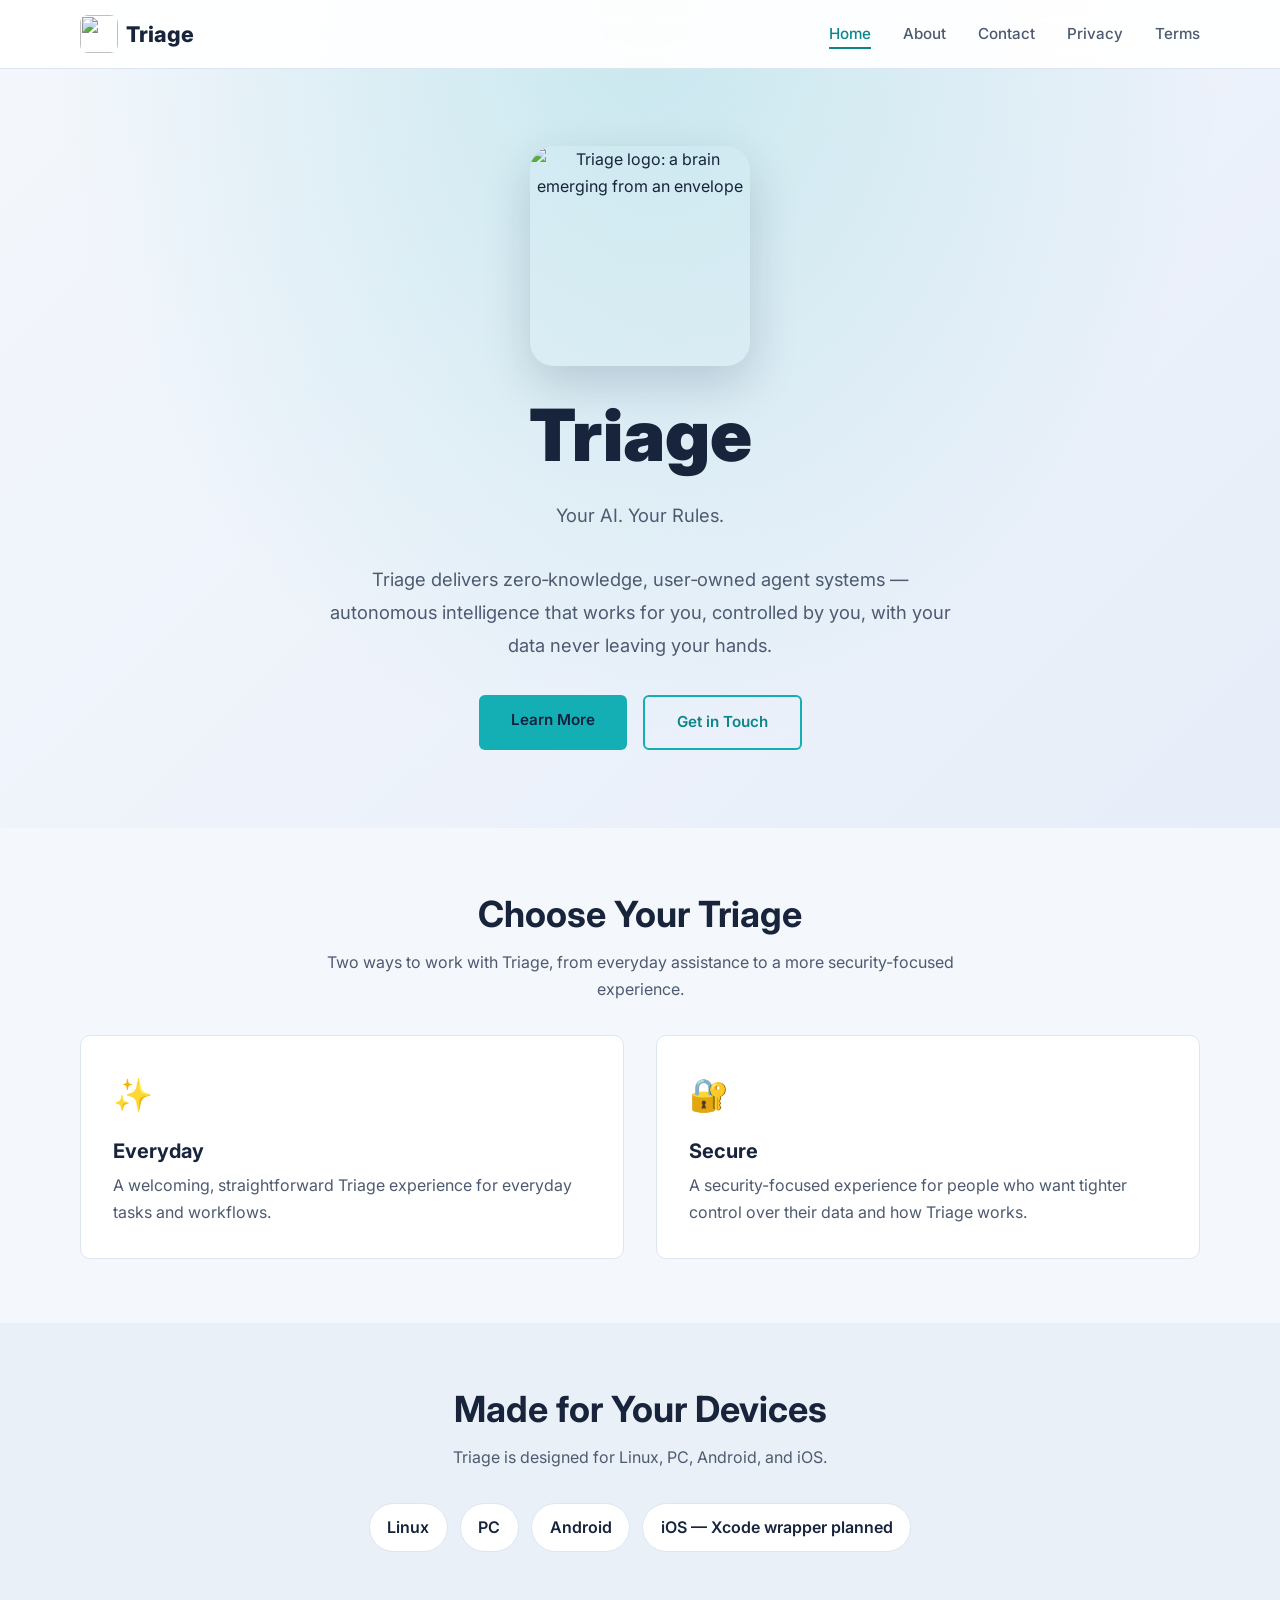
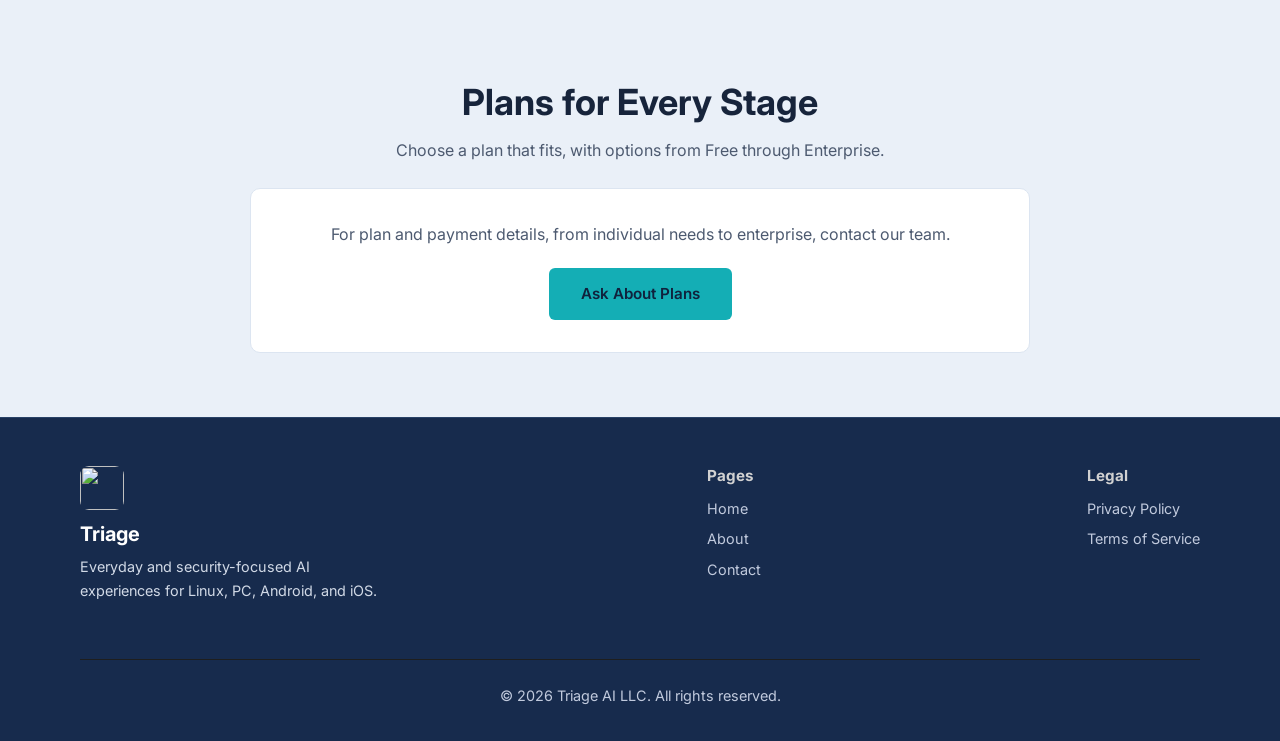
==== commit d21cdea9: "Polish plan copy and mobile styles Co-authored-by: hoonanigans13-del <262412266+hoonanigans13-del@us" ====
--- a/index.html
+++ b/index.html
@@ -82,9 +82,9 @@
     <section class="section plan-range feature-section">
         <div class="container">
             <h2>Plans for Every Stage</h2>
-            <p>Options are intended to range from Free to Enterprise.</p>
+            <p>Choose a plan that fits, with options from Free through Enterprise.</p>
             <div class="card">
-                <p style="margin-bottom:1.25rem;">Looking for an individual plan or an enterprise conversation? Contact us and we’ll help you find the right fit.</p>
+                <p style="margin-bottom:1.25rem;">For plan and payment details, from individual needs to enterprise, contact our team.</p>
                 <a href="contact.html" class="btn btn--primary">Ask About Plans</a>
             </div>
         </div>
--- a/styles.css
+++ b/styles.css
@@ -125,7 +125,7 @@
 /* --- Cards / Feature Grid --- */
 .grid { display: grid; gap: 2rem; }
 .grid--3 { grid-template-columns: repeat(auto-fit, minmax(280px, 1fr)); }
-.grid--2 { grid-template-columns: repeat(auto-fit, minmax(340px, 1fr)); }
+.grid--2 { grid-template-columns: repeat(auto-fit, minmax(min(100%, 340px), 1fr)); }
 
 .card {
   background: #FFFFFF;
@@ -143,7 +143,7 @@
 .form-group { margin-bottom: 1.25rem; }
 .form-group label {
   display: block; font-weight: 600; margin-bottom: .4rem;
-  font-size: .9rem; color: #d1d1d1;
+  font-size: .9rem; color: #4d5a70;
 }
 .form-group input,
 .form-group textarea,
@@ -201,7 +201,7 @@
   background: #172b4d;
   border-top: 1px solid #294267;
   padding: 3rem 0 2rem;
-  font-size: .9rem; color: #888;
+  font-size: .9rem; color: #c1cadd;
 }
 .footer__inner {
   display: flex; flex-wrap: wrap;
@@ -214,12 +214,12 @@
 .footer__nav h4 { color: #d1d1d1; margin-bottom: .75rem; font-size: .95rem; }
 .footer__nav ul { list-style: none; }
 .footer__nav li { margin-bottom: .4rem; }
-.footer__nav a { color: #888; }
-.footer__nav a:hover { color: #14C3C9; }
+.footer__nav a { color: #c1cadd; }
+.footer__nav a:hover { color: #FFFFFF; }
 .footer__bottom {
   text-align: center; margin-top: 2.5rem;
   padding-top: 1.5rem; border-top: 1px solid #1e1e1e;
-  color: #555;
+  color: #c1cadd;
 }
 
 /* --- Responsive --- */
